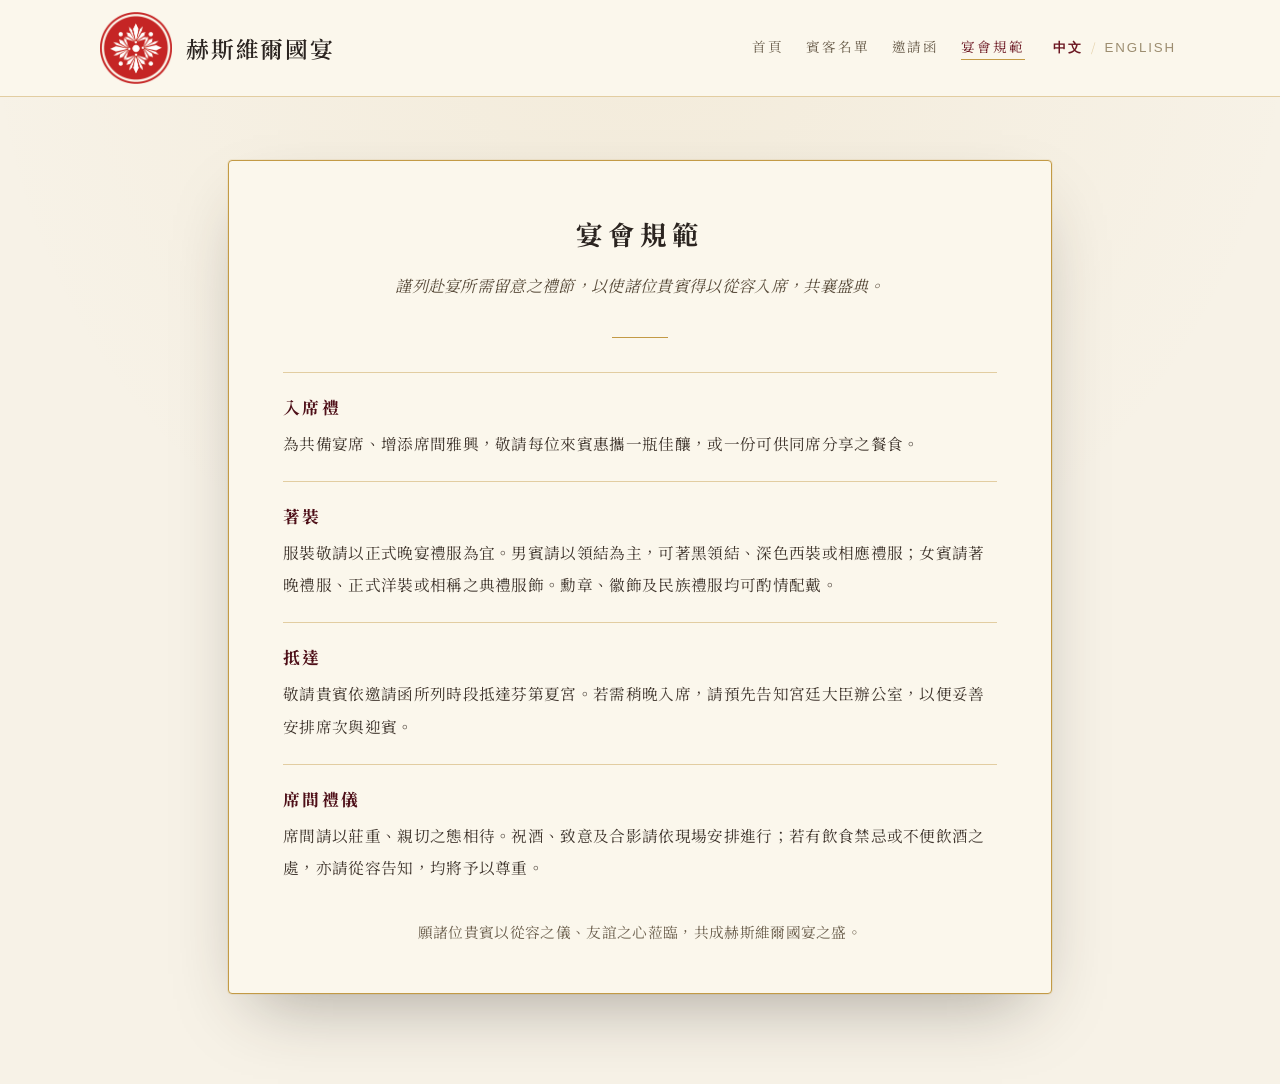
==== banquet-guidelines.html @ 79adf38d "Add banquet guidelines and organize assets" ====
﻿<!DOCTYPE html>
<html lang="zh-Hant">
<head>
<meta charset="UTF-8">
<meta name="viewport" content="width=device-width, initial-scale=1.0">
<title>赫斯維爾國宴 | 宴會規範</title>
<link rel="icon" type="image/png" href="assets/state-banquet-nav.png">
<link rel="apple-touch-icon" href="assets/state-banquet-nav.png">
<link rel="preconnect" href="https://fonts.googleapis.com">
<link rel="preconnect" href="https://fonts.gstatic.com" crossorigin>
<link href="https://fonts.googleapis.com/css2?family=Noto+Serif+TC:wght@300;400;500;600;700&family=Cormorant+Garamond:ital,wght@0,400;0,500;0,600;1,500&display=swap" rel="stylesheet">
<style>
  :root{
    --cream:#F7F2E7;
    --ink:#2B2420;
    --burgundy:#6B1722;
    --burgundy-deep:#4E0F18;
    --gold:#C39A45;
    --hair:rgba(195,154,69,0.45);
  }
  *{box-sizing:border-box;}
  body{
    margin:0;
    background:var(--cream);
    color:var(--ink);
    font-family:'Noto Serif TC',serif;
    letter-spacing:.02em;
    overflow-x:hidden;
  }
  .bg-texture{
    position:fixed;
    inset:0;
    z-index:-2;
    background:radial-gradient(circle at 50% 0%, rgba(195,154,69,0.08), transparent 60%), var(--cream);
  }
  .royal-nav{
    background:#FBF7EC;
    border-bottom:1px solid var(--hair);
    padding:12px 0;
  }
  .nav-inner{
    max-width:1120px;
    margin:0 auto;
    padding:0 20px;
    display:flex;
    align-items:center;
    justify-content:space-between;
    gap:22px;
  }
  .brand{
    display:flex;
    align-items:center;
    gap:14px;
    font-family:'Cormorant Garamond','Noto Serif TC',serif;
    font-size:1.42rem;
    font-weight:600;
    letter-spacing:.08em;
    color:var(--ink);
    text-decoration:none;
  }
  .brand img{
    width:72px;
    height:72px;
    object-fit:contain;
  }
  .nav-actions{
    display:flex;
    align-items:center;
    gap:24px;
    margin-left:auto;
  }
  .nav-links{
    display:flex;
    align-items:center;
    gap:22px;
  }
  .nav-links a{
    color:#6b5f4d;
    font-size:.85rem;
    letter-spacing:.14em;
    text-decoration:none;
    text-transform:uppercase;
    padding-bottom:3px;
    border-bottom:1px solid transparent;
  }
  .nav-links a:hover,
  .nav-links a.active{
    color:var(--burgundy);
    border-color:var(--gold);
  }
  .lang-switch{
    white-space:nowrap;
    font-size:.78rem;
    letter-spacing:.1em;
  }
  .lang-btn{
    background:none;
    border:none;
    color:#9c8d70;
    cursor:pointer;
    letter-spacing:.14em;
    text-transform:uppercase;
    padding:2px 4px;
  }
  .lang-btn.active{
    color:var(--burgundy);
    font-weight:600;
  }
  .lang-sep{color:var(--hair);}
  .page-wrap{
    max-width:860px;
    margin:7vh auto 10vh;
    padding:0 18px;
  }
  .guidelines-card{
    background:#FBF7EC;
    border:1.5px solid var(--gold);
    border-radius:4px;
    box-shadow:0 30px 70px -25px rgba(43,36,32,0.38), 0 0 0 1px rgba(195,154,69,0.12);
    padding:54px 54px 46px;
  }
  .page-title{
    margin:0;
    text-align:center;
    font-size:1.65rem;
    font-weight:700;
    letter-spacing:.22em;
  }
  .page-subtitle{
    max-width:560px;
    margin:18px auto 34px;
    text-align:center;
    color:#5a4d3c;
    line-height:2;
    font-family:'Cormorant Garamond','Noto Serif TC',serif;
    font-style:italic;
  }
  .title-rule{
    width:56px;
    height:1px;
    background:var(--gold);
    margin:0 auto 34px;
  }
  .guideline-list{
    display:grid;
    gap:22px;
  }
  .guideline-item{
    border-top:1px solid rgba(195,154,69,0.45);
    padding-top:22px;
  }
  .guideline-item h2{
    margin:0 0 8px;
    color:var(--burgundy-deep);
    font-size:1.05rem;
    letter-spacing:.14em;
  }
  .guideline-item p{
    margin:0;
    color:#3f352d;
    line-height:2.05;
    font-size:.98rem;
  }
  .closing-note{
    margin:34px auto 0;
    max-width:560px;
    text-align:center;
    color:#6b5f4d;
    line-height:2;
    font-size:.92rem;
  }
  @media (max-width:760px){
    .nav-inner{align-items:center;flex-wrap:wrap;gap:10px;}
    .brand img{width:56px;height:56px;}
    .brand span{display:none;}
    .nav-actions{width:100%;margin-left:0;display:grid;grid-template-columns:1fr;gap:8px;align-items:center;}
    .nav-links{gap:10px;flex-wrap:wrap;justify-content:flex-start;min-width:0;}
    .nav-links a{font-size:.72rem;letter-spacing:.06em;white-space:nowrap;}
    .lang-switch{font-size:.72rem;text-align:right;justify-self:end;}
    .guidelines-card{padding:38px 22px 32px;}
    .page-title{font-size:1.42rem;letter-spacing:.14em;}
    .page-subtitle{line-height:1.85;}
    .guideline-item h2{letter-spacing:.08em;}
  }
</style>
</head>
<body>
<div class="bg-texture"></div>
<nav class="royal-nav">
  <div class="nav-inner">
    <a class="brand" href="index.html">
      <img src="assets/state-banquet-nav.png" alt="赫斯維爾徽章">
      <span class="i18n" data-zh="赫斯維爾國宴" data-en="State Banquet of Hershwell">赫斯維爾國宴</span>
    </a>
    <div class="nav-actions">
      <div class="nav-links">
        <a href="index.html" class="i18n" data-zh="首頁" data-en="Home">首頁</a>
        <a href="guest-list.html" class="i18n" data-zh="賓客名單" data-en="Guest List">賓客名單</a>
        <a href="state-banquet.html" class="i18n" data-zh="邀請函" data-en="Invitation">邀請函</a>
        <a href="banquet-guidelines.html" class="active i18n" data-zh="宴會規範" data-en="Guidelines">宴會規範</a>
      </div>
      <div class="lang-switch" aria-label="語言切換">
        <button type="button" class="lang-btn active" data-lang="zh">中文</button>
        <span class="lang-sep">/</span>
        <button type="button" class="lang-btn" data-lang="en">English</button>
      </div>
    </div>
  </div>
</nav>

<main class="page-wrap">
  <section class="guidelines-card">
    <h1 class="page-title i18n" data-zh="宴會規範" data-en="Banquet Guidelines">宴會規範</h1>
    <p class="page-subtitle i18n" data-zh="謹列赴宴所需留意之禮節，以使諸位貴賓得以從容入席，共襄盛典。" data-en="The following courtesies are offered so that honoured guests may enter the evening with ease, grace, and due ceremony.">謹列赴宴所需留意之禮節，以使諸位貴賓得以從容入席，共襄盛典。</p>
    <div class="title-rule"></div>

    <div class="guideline-list">
      <section class="guideline-item">
        <h2 class="i18n" data-zh="入席禮" data-en="Token of Attendance">入席禮</h2>
        <p class="i18n" data-zh="為共備宴席、增添席間雅興，敬請每位來賓惠攜一瓶佳釀，或一份可供同席分享之餐食。" data-en="In the spirit of shared hospitality, each guest is respectfully invited to bring either a bottle of wine or a dish suitable for sharing. This is not a ticket, but a gracious token toward the common table.">為共備宴席、增添席間雅興，敬請每位來賓惠攜一瓶佳釀，或一份可供同席分享之餐食。此非門票，乃賓主共襄盛會之雅意。</p>
      </section>

      <section class="guideline-item">
        <h2 class="i18n" data-zh="著裝" data-en="Dress">著裝</h2>
        <p class="i18n" data-zh="服裝敬請以正式晚宴禮服為宜。男賓請以領結為主，可著黑領結、深色西裝或相應禮服；女賓請著晚禮服、正式洋裝或相稱之典禮服飾。勳章、徽飾及民族禮服均可酌情配戴。" data-en="Formal evening attire is requested. Gentlemen are encouraged to wear a bow tie with black tie, a dark suit, or equivalent formal dress. Ladies may wear evening gowns, formal dresses, or appropriate ceremonial attire. Decorations, insignia, and national dress are welcome where suitable.">服裝敬請以正式晚宴禮服為宜。男賓請以領結為主，可著黑領結、深色西裝或相應禮服；女賓請著晚禮服、正式洋裝或相稱之典禮服飾。勳章、徽飾及民族禮服均可酌情配戴。</p>
      </section>

      <section class="guideline-item">
        <h2 class="i18n" data-zh="抵達" data-en="Arrival">抵達</h2>
        <p class="i18n" data-zh="敬請貴賓依邀請函所列時段抵達芬第夏宮。若需稍晚入席，請預先告知宮廷大臣辦公室，以便妥善安排席次與迎賓。" data-en="Guests are kindly asked to arrive within the time stated on the invitation. Should a later arrival be necessary, prior notice to the Office of the Grand Chamberlain would be appreciated.">敬請貴賓依邀請函所列時段抵達芬第夏宮。若需稍晚入席，請預先告知宮廷大臣辦公室，以便妥善安排席次與迎賓。</p>
      </section>

      <section class="guideline-item">
        <h2 class="i18n" data-zh="席間禮儀" data-en="Table Courtesy">席間禮儀</h2>
        <p class="i18n" data-zh="席間請以莊重、親切之態相待。祝酒、致意及合影請依現場安排進行；若有飲食禁忌或不便飲酒之處，亦請從容告知，均將予以尊重。" data-en="Guests are asked to observe a manner both dignified and cordial. Toasts, greetings, and photographs will follow the order of the evening. Dietary restrictions or abstention from alcohol may be noted freely and will be respected.">席間請以莊重、親切之態相待。祝酒、致意及合影請依現場安排進行；若有飲食禁忌或不便飲酒之處，亦請從容告知，均將予以尊重。</p>
      </section>
    </div>

    <p class="closing-note i18n" data-zh="願諸位貴賓以從容之儀、友誼之心蒞臨，共成赫斯維爾國宴之盛。" data-en="May all honoured guests arrive in grace and friendship, and together bring splendour to the State Banquet of Hershwell.">願諸位貴賓以從容之儀、友誼之心蒞臨，共成赫斯維爾國宴之盛。</p>
  </section>
</main>

<script src="https://code.jquery.com/jquery-3.7.1.min.js"></script>
<script>
$(function(){
  function applyLanguage(lang){
    $('.lang-btn').removeClass('active');
    $('.lang-btn[data-lang="' + lang + '"]').addClass('active');
    $('.i18n').each(function(){
      var $el = $(this);
      var txt = $el.attr('data-' + lang);
      if (txt !== undefined) {
        $el.html(txt);
      }
    });
  }
  applyLanguage(localStorage.getItem('banquetLang') || 'zh');
  $('.lang-btn').on('click', function(){
    var lang = $(this).data('lang');
    localStorage.setItem('banquetLang', lang);
    applyLanguage(lang);
  });
});
</script>
</body>
</html>
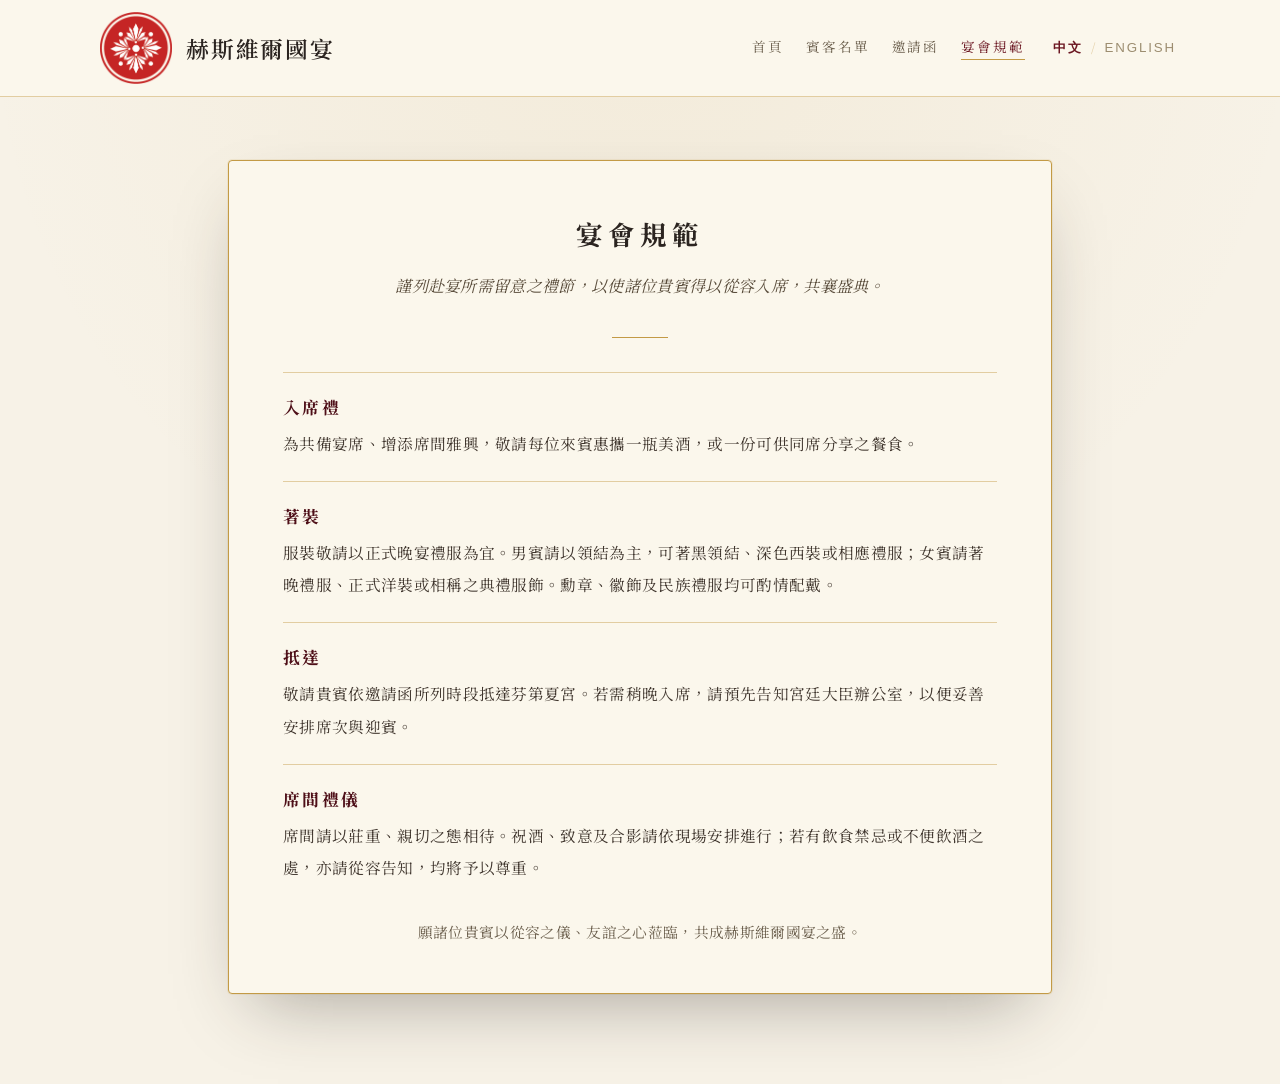
==== commit 9c7ec1bb: "Update banquet guideline wording" ====
--- a/banquet-guidelines.html
+++ b/banquet-guidelines.html
@@ -217,7 +217,7 @@
     <div class="guideline-list">
       <section class="guideline-item">
         <h2 class="i18n" data-zh="入席禮" data-en="Token of Attendance">入席禮</h2>
-        <p class="i18n" data-zh="為共備宴席、增添席間雅興，敬請每位來賓惠攜一瓶佳釀，或一份可供同席分享之餐食。" data-en="In the spirit of shared hospitality, each guest is respectfully invited to bring either a bottle of wine or a dish suitable for sharing. This is not a ticket, but a gracious token toward the common table.">為共備宴席、增添席間雅興，敬請每位來賓惠攜一瓶佳釀，或一份可供同席分享之餐食。此非門票，乃賓主共襄盛會之雅意。</p>
+        <p class="i18n" data-zh="為共備宴席、增添席間雅興，敬請每位來賓惠攜一瓶美酒，或一份可供同席分享之餐食。" data-en="In the spirit of shared hospitality, each guest is respectfully invited to bring either a bottle of wine or a dish suitable for sharing. This is not a ticket, but a gracious token toward the common table.">為共備宴席、增添席間雅興，敬請每位來賓惠攜一瓶美酒，或一份可供同席分享之餐食。此非門票，乃賓主共襄盛會之雅意。</p>
       </section>
 
       <section class="guideline-item">
@@ -265,3 +265,4 @@
 </body>
 </html>
 
+
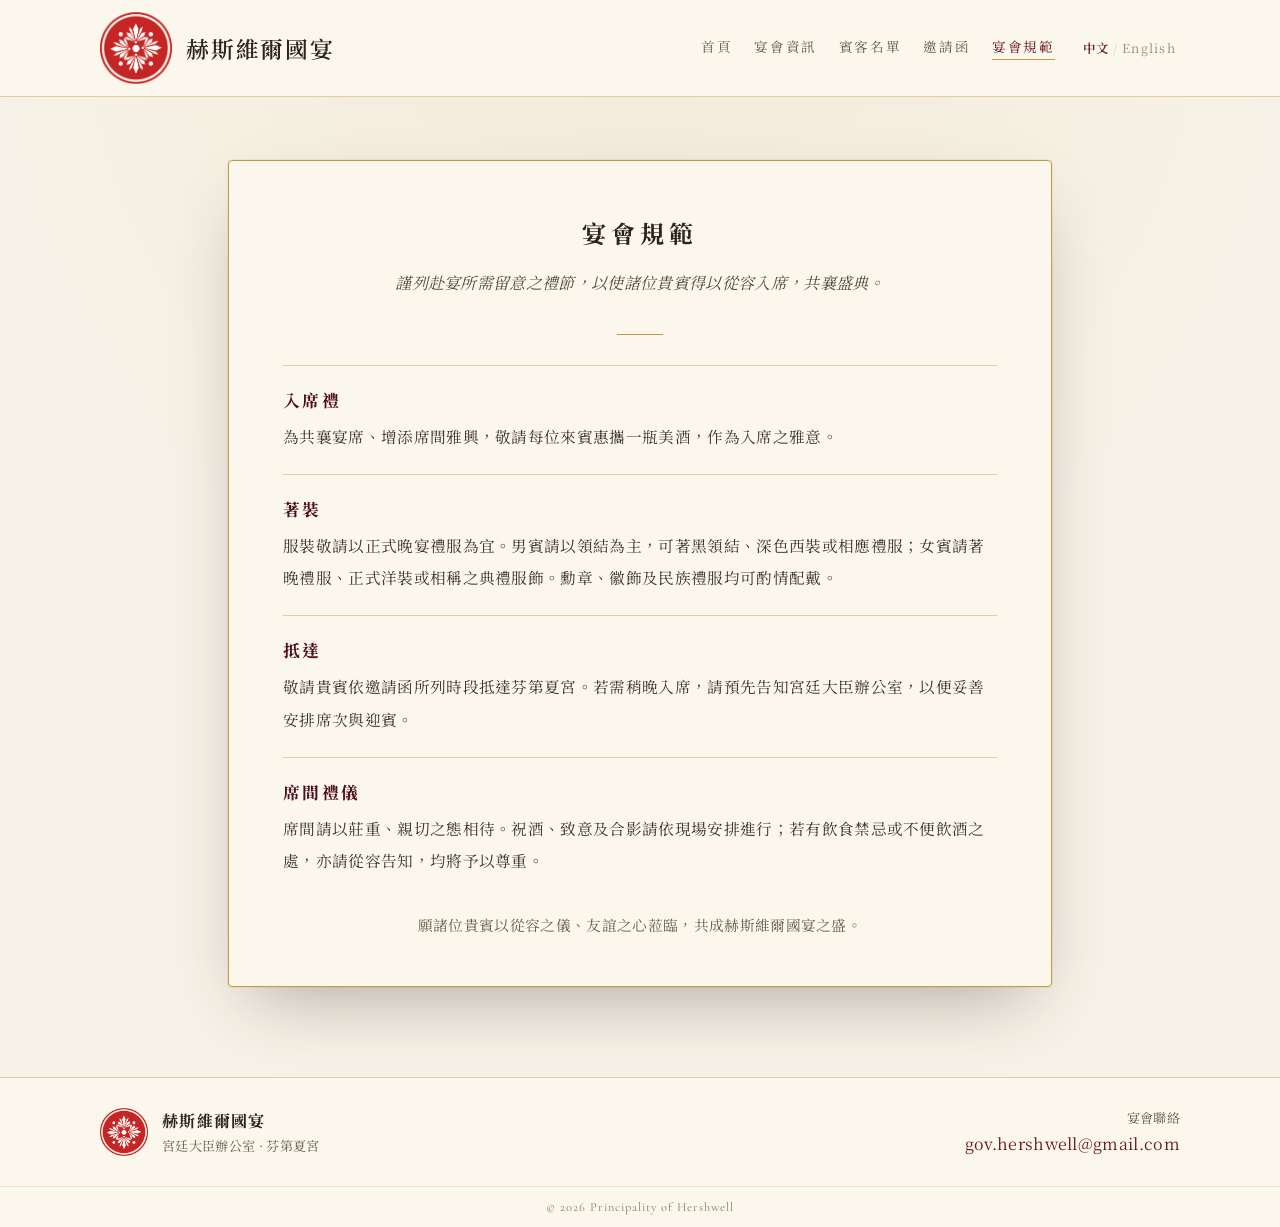
==== commit c4f6c51c: "Refactor site and add banquet information" ====
--- a/banquet-guidelines.html
+++ b/banquet-guidelines.html
@@ -1,235 +1,48 @@
-﻿<!DOCTYPE html>
+<!DOCTYPE html>
 <html lang="zh-Hant">
 <head>
 <meta charset="UTF-8">
 <meta name="viewport" content="width=device-width, initial-scale=1.0">
 <title>赫斯維爾國宴 | 宴會規範</title>
+<meta name="description" content="赫斯維爾國宴入席禮、著裝、抵達與席間禮儀。">
+<meta name="theme-color" content="#6B1722">
+<meta property="og:type" content="website">
+<meta property="og:title" content="赫斯維爾國宴宴會規範">
+<meta property="og:description" content="赴宴所需留意之入席禮、著裝、抵達與席間禮節。">
+<meta property="og:url" content="https://paulaustinwang.github.io/state-banquet/banquet-guidelines.html">
+<meta property="og:image" content="https://paulaustinwang.github.io/state-banquet/assets/royal-flag.png">
+<link rel="canonical" href="https://paulaustinwang.github.io/state-banquet/banquet-guidelines.html">
 <link rel="icon" type="image/png" href="assets/state-banquet-nav.png">
 <link rel="apple-touch-icon" href="assets/state-banquet-nav.png">
 <link rel="preconnect" href="https://fonts.googleapis.com">
 <link rel="preconnect" href="https://fonts.gstatic.com" crossorigin>
 <link href="https://fonts.googleapis.com/css2?family=Noto+Serif+TC:wght@300;400;500;600;700&family=Cormorant+Garamond:ital,wght@0,400;0,500;0,600;1,500&display=swap" rel="stylesheet">
-<style>
-  :root{
-    --cream:#F7F2E7;
-    --ink:#2B2420;
-    --burgundy:#6B1722;
-    --burgundy-deep:#4E0F18;
-    --gold:#C39A45;
-    --hair:rgba(195,154,69,0.45);
-  }
-  *{box-sizing:border-box;}
-  body{
-    margin:0;
-    background:var(--cream);
-    color:var(--ink);
-    font-family:'Noto Serif TC',serif;
-    letter-spacing:.02em;
-    overflow-x:hidden;
-  }
-  .bg-texture{
-    position:fixed;
-    inset:0;
-    z-index:-2;
-    background:radial-gradient(circle at 50% 0%, rgba(195,154,69,0.08), transparent 60%), var(--cream);
-  }
-  .royal-nav{
-    background:#FBF7EC;
-    border-bottom:1px solid var(--hair);
-    padding:12px 0;
-  }
-  .nav-inner{
-    max-width:1120px;
-    margin:0 auto;
-    padding:0 20px;
-    display:flex;
-    align-items:center;
-    justify-content:space-between;
-    gap:22px;
-  }
-  .brand{
-    display:flex;
-    align-items:center;
-    gap:14px;
-    font-family:'Cormorant Garamond','Noto Serif TC',serif;
-    font-size:1.42rem;
-    font-weight:600;
-    letter-spacing:.08em;
-    color:var(--ink);
-    text-decoration:none;
-  }
-  .brand img{
-    width:72px;
-    height:72px;
-    object-fit:contain;
-  }
-  .nav-actions{
-    display:flex;
-    align-items:center;
-    gap:24px;
-    margin-left:auto;
-  }
-  .nav-links{
-    display:flex;
-    align-items:center;
-    gap:22px;
-  }
-  .nav-links a{
-    color:#6b5f4d;
-    font-size:.85rem;
-    letter-spacing:.14em;
-    text-decoration:none;
-    text-transform:uppercase;
-    padding-bottom:3px;
-    border-bottom:1px solid transparent;
-  }
-  .nav-links a:hover,
-  .nav-links a.active{
-    color:var(--burgundy);
-    border-color:var(--gold);
-  }
-  .lang-switch{
-    white-space:nowrap;
-    font-size:.78rem;
-    letter-spacing:.1em;
-  }
-  .lang-btn{
-    background:none;
-    border:none;
-    color:#9c8d70;
-    cursor:pointer;
-    letter-spacing:.14em;
-    text-transform:uppercase;
-    padding:2px 4px;
-  }
-  .lang-btn.active{
-    color:var(--burgundy);
-    font-weight:600;
-  }
-  .lang-sep{color:var(--hair);}
-  .page-wrap{
-    max-width:860px;
-    margin:7vh auto 10vh;
-    padding:0 18px;
-  }
-  .guidelines-card{
-    background:#FBF7EC;
-    border:1.5px solid var(--gold);
-    border-radius:4px;
-    box-shadow:0 30px 70px -25px rgba(43,36,32,0.38), 0 0 0 1px rgba(195,154,69,0.12);
-    padding:54px 54px 46px;
-  }
-  .page-title{
-    margin:0;
-    text-align:center;
-    font-size:1.65rem;
-    font-weight:700;
-    letter-spacing:.22em;
-  }
-  .page-subtitle{
-    max-width:560px;
-    margin:18px auto 34px;
-    text-align:center;
-    color:#5a4d3c;
-    line-height:2;
-    font-family:'Cormorant Garamond','Noto Serif TC',serif;
-    font-style:italic;
-  }
-  .title-rule{
-    width:56px;
-    height:1px;
-    background:var(--gold);
-    margin:0 auto 34px;
-  }
-  .guideline-list{
-    display:grid;
-    gap:22px;
-  }
-  .guideline-item{
-    border-top:1px solid rgba(195,154,69,0.45);
-    padding-top:22px;
-  }
-  .guideline-item h2{
-    margin:0 0 8px;
-    color:var(--burgundy-deep);
-    font-size:1.05rem;
-    letter-spacing:.14em;
-  }
-  .guideline-item p{
-    margin:0;
-    color:#3f352d;
-    line-height:2.05;
-    font-size:.98rem;
-  }
-  .closing-note{
-    margin:34px auto 0;
-    max-width:560px;
-    text-align:center;
-    color:#6b5f4d;
-    line-height:2;
-    font-size:.92rem;
-  }
-  @media (max-width:760px){
-    .nav-inner{align-items:center;flex-wrap:wrap;gap:10px;}
-    .brand img{width:56px;height:56px;}
-    .brand span{display:none;}
-    .nav-actions{width:100%;margin-left:0;display:grid;grid-template-columns:1fr;gap:8px;align-items:center;}
-    .nav-links{gap:10px;flex-wrap:wrap;justify-content:flex-start;min-width:0;}
-    .nav-links a{font-size:.72rem;letter-spacing:.06em;white-space:nowrap;}
-    .lang-switch{font-size:.72rem;text-align:right;justify-self:end;}
-    .guidelines-card{padding:38px 22px 32px;}
-    .page-title{font-size:1.42rem;letter-spacing:.14em;}
-    .page-subtitle{line-height:1.85;}
-    .guideline-item h2{letter-spacing:.08em;}
-  }
-</style>
+<link rel="stylesheet" href="assets/css/style.css">
+<script defer src="assets/js/site.js"></script>
 </head>
 <body>
 <div class="bg-texture"></div>
-<nav class="royal-nav">
-  <div class="nav-inner">
-    <a class="brand" href="index.html">
-      <img src="assets/state-banquet-nav.png" alt="赫斯維爾徽章">
-      <span class="i18n" data-zh="赫斯維爾國宴" data-en="State Banquet of Hershwell">赫斯維爾國宴</span>
-    </a>
-    <div class="nav-actions">
-      <div class="nav-links">
-        <a href="index.html" class="i18n" data-zh="首頁" data-en="Home">首頁</a>
-        <a href="guest-list.html" class="i18n" data-zh="賓客名單" data-en="Guest List">賓客名單</a>
-        <a href="state-banquet.html" class="i18n" data-zh="邀請函" data-en="Invitation">邀請函</a>
-        <a href="banquet-guidelines.html" class="active i18n" data-zh="宴會規範" data-en="Guidelines">宴會規範</a>
-      </div>
-      <div class="lang-switch" aria-label="語言切換">
-        <button type="button" class="lang-btn active" data-lang="zh">中文</button>
-        <span class="lang-sep">/</span>
-        <button type="button" class="lang-btn" data-lang="en">English</button>
-      </div>
-    </div>
-  </div>
-</nav>
+<header id="site-nav" data-active="guidelines"></header>
 
-<main class="page-wrap">
-  <section class="guidelines-card">
+<main class="guidelines-wrap">
+  <section class="guidelines-card fade-up">
     <h1 class="page-title i18n" data-zh="宴會規範" data-en="Banquet Guidelines">宴會規範</h1>
     <p class="page-subtitle i18n" data-zh="謹列赴宴所需留意之禮節，以使諸位貴賓得以從容入席，共襄盛典。" data-en="The following courtesies are offered so that honoured guests may enter the evening with ease, grace, and due ceremony.">謹列赴宴所需留意之禮節，以使諸位貴賓得以從容入席，共襄盛典。</p>
     <div class="title-rule"></div>
 
     <div class="guideline-list">
       <section class="guideline-item">
-        <h2 class="i18n" data-zh="入席禮" data-en="Token of Attendance">入席禮</h2>
-        <p class="i18n" data-zh="為共備宴席、增添席間雅興，敬請每位來賓惠攜一瓶美酒，或一份可供同席分享之餐食。" data-en="In the spirit of shared hospitality, each guest is respectfully invited to bring either a bottle of wine or a dish suitable for sharing. This is not a ticket, but a gracious token toward the common table.">為共備宴席、增添席間雅興，敬請每位來賓惠攜一瓶美酒，或一份可供同席分享之餐食。此非門票，乃賓主共襄盛會之雅意。</p>
+        <h2 class="i18n" data-zh="入席禮" data-en="A Courtesy for the Table">入席禮</h2>
+        <p class="i18n" data-zh="為共襄宴席、增添席間雅興，敬請每位來賓惠攜一瓶美酒，作為入席之雅意。" data-en="In the spirit of shared hospitality, each guest is respectfully invited to bring a bottle of wine as a courtesy for the banquet table.">為共襄宴席、增添席間雅興，敬請每位來賓惠攜一瓶美酒，作為入席之雅意。</p>
       </section>
-
       <section class="guideline-item">
         <h2 class="i18n" data-zh="著裝" data-en="Dress">著裝</h2>
         <p class="i18n" data-zh="服裝敬請以正式晚宴禮服為宜。男賓請以領結為主，可著黑領結、深色西裝或相應禮服；女賓請著晚禮服、正式洋裝或相稱之典禮服飾。勳章、徽飾及民族禮服均可酌情配戴。" data-en="Formal evening attire is requested. Gentlemen are encouraged to wear a bow tie with black tie, a dark suit, or equivalent formal dress. Ladies may wear evening gowns, formal dresses, or appropriate ceremonial attire. Decorations, insignia, and national dress are welcome where suitable.">服裝敬請以正式晚宴禮服為宜。男賓請以領結為主，可著黑領結、深色西裝或相應禮服；女賓請著晚禮服、正式洋裝或相稱之典禮服飾。勳章、徽飾及民族禮服均可酌情配戴。</p>
       </section>
-
       <section class="guideline-item">
         <h2 class="i18n" data-zh="抵達" data-en="Arrival">抵達</h2>
         <p class="i18n" data-zh="敬請貴賓依邀請函所列時段抵達芬第夏宮。若需稍晚入席，請預先告知宮廷大臣辦公室，以便妥善安排席次與迎賓。" data-en="Guests are kindly asked to arrive within the time stated on the invitation. Should a later arrival be necessary, prior notice to the Office of the Grand Chamberlain would be appreciated.">敬請貴賓依邀請函所列時段抵達芬第夏宮。若需稍晚入席，請預先告知宮廷大臣辦公室，以便妥善安排席次與迎賓。</p>
       </section>
-
       <section class="guideline-item">
         <h2 class="i18n" data-zh="席間禮儀" data-en="Table Courtesy">席間禮儀</h2>
         <p class="i18n" data-zh="席間請以莊重、親切之態相待。祝酒、致意及合影請依現場安排進行；若有飲食禁忌或不便飲酒之處，亦請從容告知，均將予以尊重。" data-en="Guests are asked to observe a manner both dignified and cordial. Toasts, greetings, and photographs will follow the order of the evening. Dietary restrictions or abstention from alcohol may be noted freely and will be respected.">席間請以莊重、親切之態相待。祝酒、致意及合影請依現場安排進行；若有飲食禁忌或不便飲酒之處，亦請從容告知，均將予以尊重。</p>
@@ -239,30 +52,6 @@
     <p class="closing-note i18n" data-zh="願諸位貴賓以從容之儀、友誼之心蒞臨，共成赫斯維爾國宴之盛。" data-en="May all honoured guests arrive in grace and friendship, and together bring splendour to the State Banquet of Hershwell.">願諸位貴賓以從容之儀、友誼之心蒞臨，共成赫斯維爾國宴之盛。</p>
   </section>
 </main>
-
-<script src="https://code.jquery.com/jquery-3.7.1.min.js"></script>
-<script>
-$(function(){
-  function applyLanguage(lang){
-    $('.lang-btn').removeClass('active');
-    $('.lang-btn[data-lang="' + lang + '"]').addClass('active');
-    $('.i18n').each(function(){
-      var $el = $(this);
-      var txt = $el.attr('data-' + lang);
-      if (txt !== undefined) {
-        $el.html(txt);
-      }
-    });
-  }
-  applyLanguage(localStorage.getItem('banquetLang') || 'zh');
-  $('.lang-btn').on('click', function(){
-    var lang = $(this).data('lang');
-    localStorage.setItem('banquetLang', lang);
-    applyLanguage(lang);
-  });
-});
-</script>
+<footer class="site-footer" id="site-footer"></footer>
 </body>
 </html>
-
-
--- a/assets/css/style.css
+++ b/assets/css/style.css
@@ -0,0 +1,281 @@
+:root{
+  --cream:#f7f2e7;
+  --paper:#fbf7ec;
+  --ink:#2b2420;
+  --muted:#6b5f4d;
+  --burgundy:#6b1722;
+  --burgundy-deep:#4e0f18;
+  --purple:#4a2d63;
+  --gold:#c39a45;
+  --hair:rgba(195,154,69,.45);
+}
+
+*{box-sizing:border-box;}
+html{scroll-behavior:smooth;}
+body{
+  margin:0;
+  background:var(--cream);
+  color:var(--ink);
+  font-family:'Noto Serif TC',serif;
+  font-weight:400;
+  letter-spacing:.02em;
+  overflow-x:hidden;
+}
+button,a{font:inherit;}
+img{max-width:100%;}
+.bg-texture{
+  position:fixed;
+  inset:0;
+  z-index:-2;
+  background:radial-gradient(circle at 50% 0%,rgba(195,154,69,.08),transparent 60%),var(--cream);
+}
+
+/* Shared navigation */
+.royal-nav{
+  position:relative;
+  z-index:10;
+  background:var(--paper);
+  border-bottom:1px solid var(--hair);
+  padding:12px 0;
+}
+.nav-inner{
+  width:min(1120px,100%);
+  margin:0 auto;
+  padding:0 20px;
+  display:grid;
+  grid-template-columns:auto 1fr auto;
+  align-items:center;
+  gap:24px;
+}
+.brand{
+  display:flex;
+  align-items:center;
+  gap:14px;
+  color:var(--ink);
+  font-family:'Cormorant Garamond','Noto Serif TC',serif;
+  font-size:1.42rem;
+  font-weight:600;
+  letter-spacing:.08em;
+  text-decoration:none;
+  white-space:nowrap;
+}
+.brand img{width:72px;height:72px;object-fit:contain;display:block;}
+.nav-actions{justify-self:end;}
+.nav-links{display:flex;align-items:center;gap:22px;}
+.nav-links a{
+  color:var(--muted);
+  border-bottom:1px solid transparent;
+  padding-bottom:3px;
+  font-size:.85rem;
+  letter-spacing:.12em;
+  text-decoration:none;
+  white-space:nowrap;
+  transition:color .2s,border-color .2s;
+}
+.nav-links a:hover,.nav-links a.active{color:var(--burgundy);border-color:var(--gold);}
+.lang-switch{display:flex;align-items:center;white-space:nowrap;font-size:.78rem;letter-spacing:.08em;}
+.lang-btn{border:0;background:none;color:#9c8d70;cursor:pointer;padding:8px 4px;letter-spacing:.1em;}
+.lang-btn.active{color:var(--burgundy);font-weight:600;}
+.lang-sep{color:var(--hair);}
+.menu-toggle{
+  display:none;
+  width:42px;
+  height:42px;
+  border:0;
+  background:none;
+  color:var(--burgundy);
+  cursor:pointer;
+  font-size:1.55rem;
+  line-height:1;
+}
+
+/* Homepage */
+.hero{
+  width:min(1120px,100%);
+  margin:48px auto 44px;
+  padding:0 20px;
+  display:grid;
+  grid-template-columns:minmax(0,1.05fr) minmax(320px,.95fr);
+  gap:42px;
+  align-items:center;
+}
+.hero-copy{padding:16px 0;}
+.eyebrow{
+  margin:0 0 14px;
+  color:var(--burgundy);
+  font-family:'Cormorant Garamond','Noto Serif TC',serif;
+  font-style:italic;
+  letter-spacing:.22em;
+  text-transform:uppercase;
+}
+.hero h1{
+  margin:0;
+  color:var(--ink);
+  font-size:clamp(2.2rem,4.8vw,4.4rem);
+  line-height:1.08;
+  letter-spacing:.08em;
+}
+.hero-text{max-width:560px;margin:24px 0 0;color:#4f4438;font-size:1.02rem;line-height:2.05;}
+.hero-actions{display:flex;flex-wrap:wrap;gap:14px;margin-top:30px;}
+.royal-link{
+  border:1px solid var(--gold);
+  background:var(--paper);
+  color:var(--burgundy-deep);
+  padding:11px 18px;
+  font-size:.9rem;
+  letter-spacing:.1em;
+  text-decoration:none;
+}
+.royal-link.primary{background:var(--burgundy);border-color:var(--burgundy);color:#fff;}
+.flag-frame{border:1.5px solid var(--gold);background:var(--paper);padding:10px;box-shadow:0 30px 70px -25px rgba(43,36,32,.38);}
+.flag-frame img{width:100%;height:auto;display:block;object-fit:contain;}
+.event-details{
+  width:min(1120px,calc(100% - 40px));
+  margin:0 auto 58px;
+  border-top:1px solid var(--hair);
+  border-bottom:1px solid var(--hair);
+  display:grid;
+  grid-template-columns:repeat(3,1fr);
+}
+.event-detail{padding:22px 24px;text-align:center;}
+.event-detail+.event-detail{border-left:1px solid var(--hair);}
+.event-label{display:block;margin-bottom:6px;color:var(--gold);font-size:.75rem;letter-spacing:.18em;text-transform:uppercase;}
+.event-value{font-size:.95rem;line-height:1.7;}
+.event-value a{color:var(--burgundy);text-decoration:none;}
+.section{width:min(1120px,100%);margin:0 auto 70px;padding:0 20px;}
+.section-head{display:flex;align-items:end;justify-content:space-between;gap:18px;border-top:1px solid var(--hair);padding-top:28px;margin-bottom:22px;}
+.section-title{margin:0;font-size:1.45rem;letter-spacing:.16em;}
+.section-note{margin:0;color:var(--muted);font-family:'Cormorant Garamond','Noto Serif TC',serif;font-style:italic;}
+.photo-grid{display:grid;grid-template-columns:1.2fr .9fr .9fr;gap:16px;}
+.photo-tile{background:var(--paper);border:1px solid rgba(195,154,69,.55);padding:8px;}
+.photo-tile.featured-photo{grid-column:span 2;grid-row:span 2;}
+.photo-tile.wide{grid-column:span 2;}
+.photo-button{display:block;width:100%;height:100%;padding:0;border:0;background:none;cursor:pointer;}
+.photo-button img{width:100%;height:100%;min-height:220px;object-fit:cover;display:block;}
+.lightbox{position:fixed;inset:0;z-index:30;display:none;align-items:center;justify-content:center;padding:28px;background:rgba(43,36,32,.84);}
+.lightbox.show{display:flex;}
+.lightbox-panel{position:relative;max-width:min(1100px,94vw);max-height:90vh;background:var(--paper);border:1px solid var(--gold);padding:10px;box-shadow:0 30px 80px rgba(0,0,0,.42);}
+.lightbox-panel img{display:block;max-width:100%;max-height:82vh;object-fit:contain;}
+.lightbox-close{position:absolute;top:-14px;right:-14px;width:34px;height:34px;border:1px solid var(--gold);border-radius:50%;background:var(--paper);color:var(--burgundy);font-size:1.3rem;line-height:1;cursor:pointer;}
+
+/* Shared framed pages */
+.page-wrap,.invitation-wrap,.guestlist-section,.guest-picker{width:min(680px,100%);margin:7vh auto 10vh;padding:0 18px;}
+.guidelines-wrap{width:min(860px,100%);margin:7vh auto 10vh;padding:0 18px;}
+.paper-card,.invitation,.guestlist-card,.guest-picker-card,.guidelines-card{
+  position:relative;
+  background:var(--paper);
+  border:1.5px solid var(--gold);
+  border-radius:4px;
+  box-shadow:0 30px 70px -25px rgba(43,36,32,.38),0 0 0 1px rgba(195,154,69,.12);
+}
+.invitation::before{content:'';position:absolute;inset:9px;border:1px solid rgba(195,154,69,.55);border-radius:2px;pointer-events:none;}
+.inv-inner{position:relative;z-index:1;padding:58px 52px 44px;text-align:center;}
+.guestlist-card,.guest-picker-card{padding:50px 46px 40px;text-align:center;}
+.guidelines-card{padding:54px 54px 46px;}
+.guest-picker,.invitation-wrap{display:none;}
+.crest-medallion{width:132px;height:132px;margin:0 auto 26px;border:1px solid rgba(195,154,69,.55);border-radius:50%;display:flex;align-items:center;justify-content:center;position:relative;}
+.crest-medallion::before{content:'';position:absolute;inset:7px;border:1px solid rgba(195,154,69,.3);border-radius:50%;}
+.crest-img{width:92px;display:block;filter:drop-shadow(0 2px 6px rgba(0,0,0,.12));}
+.title-cn,.guestlist-title,.guest-picker-title,.page-title{margin:0 0 8px;color:var(--ink);font-size:1.5rem;font-weight:700;letter-spacing:.2em;text-align:center;}
+.title-rule{width:46px;height:1px;background:var(--gold);margin:0 auto 30px;}
+.lede{max-width:420px;margin:0 auto 34px;color:#5a4d3c;font-family:'Cormorant Garamond','Noto Serif TC',serif;font-size:1rem;font-style:italic;line-height:2.1;}
+.narrative{max-width:440px;margin:0 auto 16px;color:var(--ink);font-size:1rem;line-height:2.15;}
+.narrative .accent{color:var(--burgundy-deep);font-weight:600;letter-spacing:.03em;}
+.narrative strong{display:inline-block;margin:4px 0;color:var(--ink);font-family:'Cormorant Garamond','Noto Serif TC',serif;font-size:1.18rem;font-weight:700;letter-spacing:.05em;}
+.date-line{display:block;margin-top:14px;color:var(--purple);font-family:'Cormorant Garamond','Noto Serif TC',serif;font-size:1.2rem;font-style:italic;font-weight:600;letter-spacing:.03em;}
+.blank-line{display:block;width:100%;max-width:380px;min-height:1.7em;margin:8px auto 22px;border-bottom:1px solid rgba(195,154,69,.65);}
+.blank-line.filled{height:auto;color:var(--burgundy-deep);font-weight:600;letter-spacing:.05em;}
+.card-footer{margin-top:38px;color:#4a4034;font-size:.88rem;line-height:1.85;text-align:center;}
+.footer-group{max-width:340px;margin:0 auto;}
+.footer-label{margin-bottom:8px;color:var(--gold);font-family:'Cormorant Garamond','Noto Serif TC',serif;font-size:.78rem;font-style:italic;letter-spacing:.28em;text-transform:uppercase;}
+.footer-divider{position:relative;width:160px;height:1px;margin:22px auto;background:linear-gradient(to right,transparent,var(--gold),transparent);}
+.footer-divider span{position:absolute;top:-8px;left:50%;transform:translateX(-50%);background:var(--paper);padding:0 6px;color:var(--gold);font-size:.7rem;}
+.arrival-note{margin-top:30px;color:var(--ink);font-size:.88rem;text-align:center;}
+.footer-seal{margin-top:40px;color:#9c8d70;font-family:'Cormorant Garamond',serif;font-size:.85rem;font-style:italic;letter-spacing:.18em;}
+.guest-picker-title{margin-bottom:28px;}
+.guest-choice{display:block;padding:14px 10px;border-top:1px dotted rgba(43,36,32,.18);color:var(--ink);line-height:1.8;text-decoration:none;transition:color .2s,background .2s;}
+.guest-choice:last-child{border-bottom:1px dotted rgba(43,36,32,.18);}
+.guest-choice:hover{color:var(--burgundy);background:rgba(195,154,69,.08);}
+.guestlist-sub{margin:0 0 30px;color:var(--burgundy);font-family:'Cormorant Garamond','Noto Serif TC',serif;font-size:.92rem;font-style:italic;letter-spacing:.06em;}
+.guest-table{width:100%;border-collapse:collapse;color:var(--ink);font-size:.92rem;}
+.guest-table th{border-bottom:1px solid var(--hair);padding:0 8px 10px;color:var(--gold);font-family:'Cormorant Garamond','Noto Serif TC',serif;font-size:.78rem;font-style:italic;font-weight:600;letter-spacing:.18em;text-align:left;text-transform:uppercase;}
+.guest-table th.num{width:34px;text-align:center;}
+.guest-table td{border-bottom:1px dotted rgba(43,36,32,.18);padding:13px 8px;text-align:left;}
+.guest-table td.num{text-align:center;color:#9c8d70;font-family:'Cormorant Garamond',serif;font-style:italic;}
+.guest-entry{width:100%;}
+.guest-link{display:block;min-height:1.2em;color:var(--ink);line-height:1.8;text-decoration:none;transition:color .2s;}
+.guest-link:hover{color:var(--burgundy);}
+
+/* Guidelines */
+.page-subtitle{max-width:560px;margin:18px auto 34px;color:#5a4d3c;font-family:'Cormorant Garamond','Noto Serif TC',serif;font-style:italic;line-height:2;text-align:center;}
+.guideline-list{display:grid;gap:22px;}
+.guideline-item{border-top:1px solid var(--hair);padding-top:22px;}
+.guideline-item h2{margin:0 0 8px;color:var(--burgundy-deep);font-size:1.05rem;letter-spacing:.14em;}
+.guideline-item p{margin:0;color:#3f352d;font-size:.98rem;line-height:2.05;}
+.closing-note{max-width:560px;margin:34px auto 0;color:var(--muted);font-size:.92rem;line-height:2;text-align:center;}
+
+/* Event information */
+.information-wrap{width:min(960px,100%);margin:7vh auto 10vh;padding:0 18px;}
+.information-card{background:var(--paper);border:1.5px solid var(--gold);border-radius:4px;box-shadow:0 30px 70px -25px rgba(43,36,32,.38);padding:54px;}
+.information-grid{display:grid;grid-template-columns:1fr 1fr;gap:0 34px;margin-top:34px;}
+.information-item{border-top:1px solid var(--hair);padding:22px 0;}
+.information-item h2{margin:0 0 8px;color:var(--burgundy-deep);font-size:1rem;letter-spacing:.12em;}
+.information-item p{margin:0;color:#3f352d;line-height:2;}
+.information-item a{color:var(--burgundy);}
+.information-item.full{grid-column:1/-1;}
+
+/* Shared footer */
+.site-footer{background:var(--paper);border-top:1px solid var(--hair);}
+.footer-inner{width:min(1120px,100%);margin:0 auto;padding:30px 20px;display:flex;align-items:center;justify-content:space-between;gap:28px;}
+.footer-identity{display:flex;align-items:center;gap:14px;}
+.footer-identity img{width:48px;height:48px;object-fit:contain;}
+.footer-identity strong,.footer-identity span,.footer-contact span{display:block;}
+.footer-identity strong{margin-bottom:4px;letter-spacing:.08em;}
+.footer-identity span,.footer-contact span{color:var(--muted);font-size:.82rem;}
+.footer-contact{text-align:right;}
+.footer-contact a{display:inline-block;margin-top:5px;color:var(--burgundy);text-decoration:none;}
+.footer-bottom{border-top:1px solid rgba(195,154,69,.22);padding:12px 20px;color:#8a7c68;font-family:'Cormorant Garamond',serif;font-size:.78rem;letter-spacing:.08em;text-align:center;}
+
+.fade-up{opacity:0;transform:translateY(14px);transition:opacity 1s ease,transform 1s ease;}
+.fade-up.show{opacity:1;transform:translateY(0);}
+
+@media (max-width:760px){
+  .nav-inner{grid-template-columns:auto 1fr auto;gap:10px;padding:0 14px;}
+  .brand img{width:54px;height:54px;}
+  .brand span{display:none;}
+  .menu-toggle{display:block;justify-self:end;}
+  .lang-switch{grid-column:3;font-size:.72rem;}
+  .nav-actions{display:none;grid-column:1/-1;width:100%;justify-self:stretch;border-top:1px solid var(--hair);padding-top:10px;}
+  .nav-actions.open{display:block;}
+  .nav-links{display:grid;grid-template-columns:1fr 1fr;gap:0;}
+  .nav-links a{padding:12px 8px;border-bottom:1px solid rgba(195,154,69,.22);font-size:.78rem;letter-spacing:.06em;text-align:center;}
+  .hero{grid-template-columns:1fr;margin-top:26px;gap:24px;}
+  .hero-actions{gap:10px;}
+  .royal-link{width:100%;text-align:center;}
+  .event-details{grid-template-columns:1fr;}
+  .event-detail+.event-detail{border-left:0;border-top:1px solid var(--hair);}
+  .photo-grid{grid-template-columns:1fr;}
+  .photo-tile.featured-photo,.photo-tile.wide{grid-column:auto;grid-row:auto;}
+  .lightbox{padding:12px;}
+  .lightbox-panel{max-width:96vw;padding:7px;}
+  .lightbox-panel img{max-height:84vh;}
+  .section-head{display:block;}
+  .section-note{margin-top:8px;}
+  .inv-inner{padding:42px 24px 32px;}
+  .guestlist-card,.guest-picker-card,.guidelines-card{padding:36px 22px 30px;}
+  .information-card{padding:36px 22px 30px;}
+  .information-grid{grid-template-columns:1fr;}
+  .information-item.full{grid-column:auto;}
+  .footer-inner{display:block;text-align:center;}
+  .footer-identity{justify-content:center;}
+  .footer-contact{margin-top:20px;text-align:center;}
+  .title-cn,.guestlist-title,.guest-picker-title,.page-title{font-size:1.38rem;letter-spacing:.12em;}
+  .guest-table{font-size:.86rem;}
+  .guest-table th,.guest-table td{padding-left:4px;padding-right:4px;}
+  .guest-link{word-break:keep-all;overflow-wrap:anywhere;}
+}
+
+@media (prefers-reduced-motion:reduce){
+  html{scroll-behavior:auto;}
+  .fade-up{opacity:1;transform:none;transition:none;}
+}
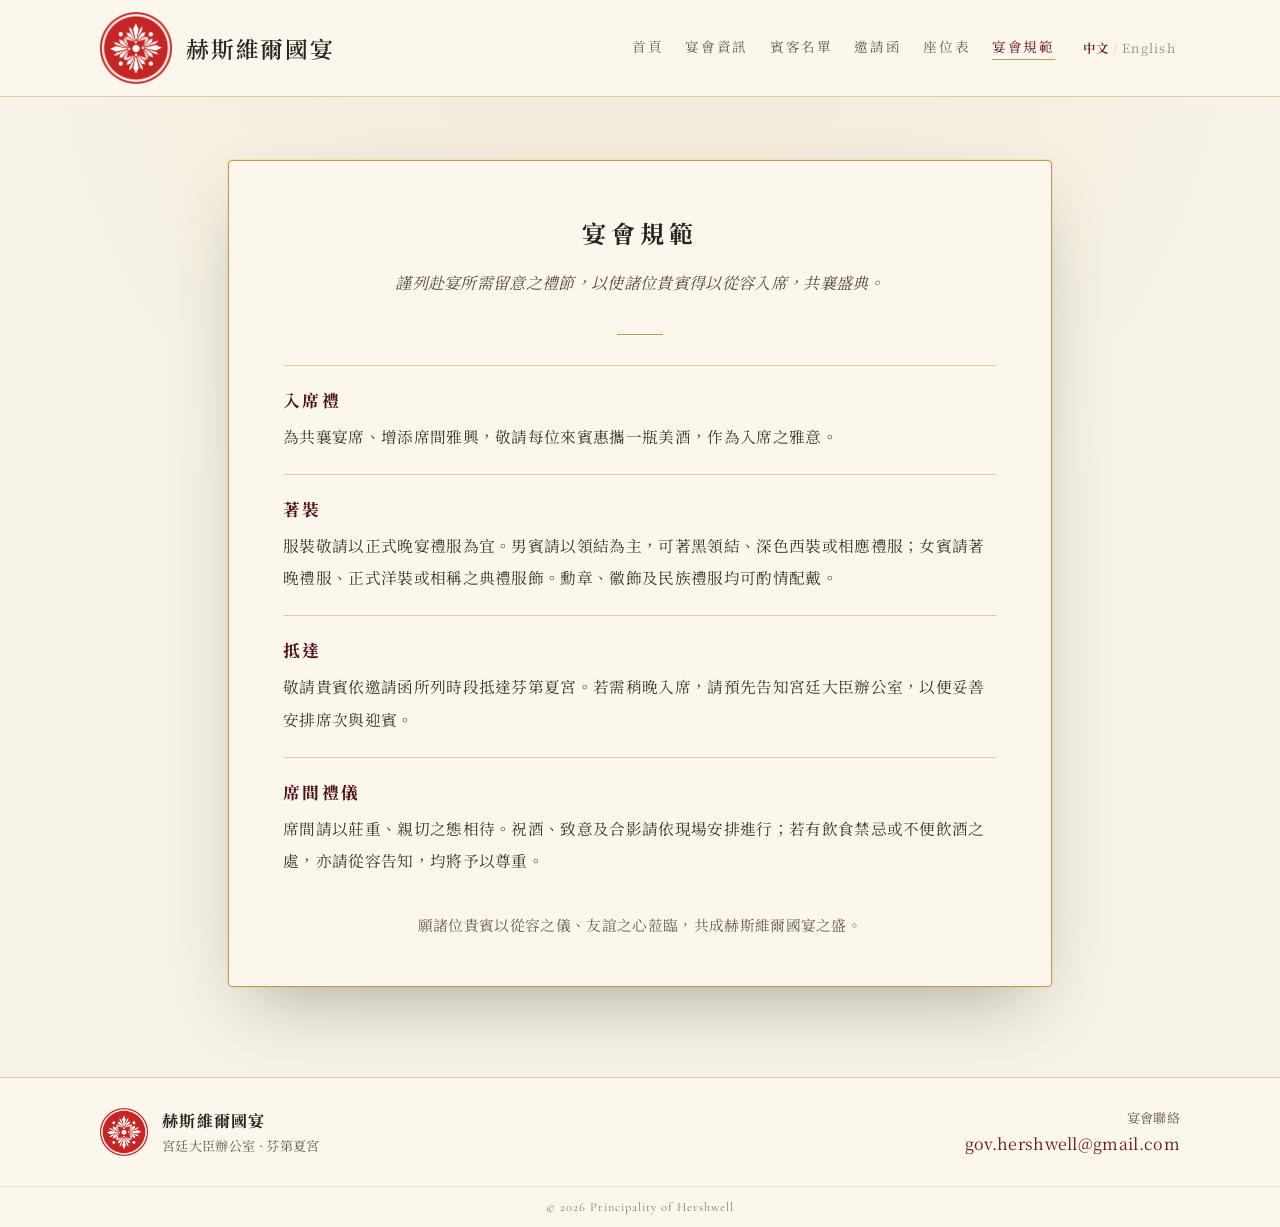
==== commit c12d6130: "Add ceremonial seating plan page" ====
--- a/banquet-guidelines.html
+++ b/banquet-guidelines.html
@@ -18,7 +18,7 @@
 <link rel="preconnect" href="https://fonts.gstatic.com" crossorigin>
 <link href="https://fonts.googleapis.com/css2?family=Noto+Serif+TC:wght@300;400;500;600;700&family=Cormorant+Garamond:ital,wght@0,400;0,500;0,600;1,500&display=swap" rel="stylesheet">
 <link rel="stylesheet" href="assets/css/style.css">
-<script defer src="assets/js/site.js"></script>
+<script defer src="assets/js/site.js?v=20260703"></script>
 </head>
 <body>
 <div class="bg-texture"></div>
--- a/assets/css/style.css
+++ b/assets/css/style.css
@@ -173,6 +173,30 @@
 .guestlist-card,.guest-picker-card{padding:50px 46px 40px;text-align:center;}
 .guidelines-card{padding:54px 54px 46px;}
 .guest-picker,.invitation-wrap{display:none;}
+.public-invitation-wrap{width:min(760px,100%);margin:7vh auto 10vh;padding:0 18px;}
+.public-invitation{
+  position:relative;
+  overflow:hidden;
+  background:var(--paper);
+  border:1.5px solid var(--gold);
+  border-radius:4px;
+  box-shadow:0 30px 70px -25px rgba(43,36,32,.38),0 0 0 1px rgba(195,154,69,.12);
+}
+.public-invitation::before{content:'';position:absolute;inset:9px;border:1px solid rgba(195,154,69,.55);border-radius:2px;pointer-events:none;}
+.public-invitation-inner{position:relative;z-index:1;padding:58px 58px 48px;text-align:center;}
+.public-kicker{margin:0 0 8px;color:var(--burgundy);font-family:'Cormorant Garamond',serif;font-size:.92rem;font-style:italic;letter-spacing:.24em;text-transform:uppercase;}
+.public-title{margin:0;color:var(--ink);font-size:1.75rem;letter-spacing:.22em;}
+.public-copy{max-width:560px;margin:30px auto;color:#4f4438;font-size:1rem;line-height:2.15;}
+.public-host{display:block;margin:18px 0;color:var(--burgundy-deep);font-size:1.18rem;font-weight:700;letter-spacing:.06em;}
+.public-details{max-width:560px;margin:30px auto 0;border-top:1px solid var(--hair);border-bottom:1px solid var(--hair);}
+.public-detail{display:grid;grid-template-columns:120px 1fr;gap:18px;padding:14px 6px;text-align:left;}
+.public-detail+.public-detail{border-top:1px dotted rgba(43,36,32,.18);}
+.public-detail-label{color:var(--gold);font-size:.78rem;letter-spacing:.14em;}
+.public-detail-value{color:#3f352d;line-height:1.8;}
+.public-rsvp{margin-top:30px;color:var(--muted);font-size:.92rem;line-height:1.9;}
+.public-rsvp a{color:var(--burgundy);}
+.public-rsvp .royal-link{display:inline-block;margin-top:18px;text-decoration:none;}
+.standalone-language{justify-content:flex-end;margin:0 0 24px;}
 .crest-medallion{width:132px;height:132px;margin:0 auto 26px;border:1px solid rgba(195,154,69,.55);border-radius:50%;display:flex;align-items:center;justify-content:center;position:relative;}
 .crest-medallion::before{content:'';position:absolute;inset:7px;border:1px solid rgba(195,154,69,.3);border-radius:50%;}
 .crest-img{width:92px;display:block;filter:drop-shadow(0 2px 6px rgba(0,0,0,.12));}
@@ -224,6 +248,66 @@
 .information-item a{color:var(--burgundy);}
 .information-item.full{grid-column:1/-1;}
 
+/* Ceremonial seating plan */
+.seating-wrap{width:min(1180px,100%);margin:7vh auto 10vh;padding:0 18px;}
+.seating-card{
+  position:relative;
+  overflow:hidden;
+  background:var(--paper);
+  border:1.5px solid var(--gold);
+  border-radius:4px;
+  box-shadow:0 30px 70px -25px rgba(43,36,32,.38),0 0 0 1px rgba(195,154,69,.12);
+  padding:50px 42px 42px;
+}
+.seating-card::before{content:'';position:absolute;inset:9px;border:1px solid rgba(195,154,69,.38);pointer-events:none;}
+.seating-header{position:relative;z-index:1;text-align:center;}
+.seating-crest{width:112px;height:112px;margin-bottom:20px;}
+.seating-crest .crest-img{width:76px;}
+.seating-kicker{margin:0 0 7px;color:var(--burgundy);font-family:'Cormorant Garamond','Noto Serif TC',serif;font-size:.82rem;font-style:italic;letter-spacing:.24em;text-transform:uppercase;}
+.seating-board{position:relative;z-index:1;margin-top:38px;}
+.seating-side-label{display:flex;align-items:center;justify-content:space-between;margin:0 2px 10px;color:var(--muted);font-size:.74rem;letter-spacing:.14em;}
+.seating-side-label.main{margin-top:10px;margin-bottom:0;}
+.seat-row{display:grid;gap:10px;}
+.seat-row.opposite{grid-template-columns:repeat(6,minmax(0,1fr));}
+.seat-row.main{grid-template-columns:repeat(7,minmax(0,1fr));}
+.seat{
+  min-height:104px;
+  display:flex;
+  flex-direction:column;
+  align-items:center;
+  justify-content:center;
+  gap:8px;
+  border:1px solid rgba(195,154,69,.48);
+  border-top:3px solid var(--purple);
+  background:rgba(255,255,255,.35);
+  padding:12px 8px;
+  text-align:center;
+}
+.seat.home{border-top-color:var(--gold);}
+.seat.host{border-color:var(--burgundy);border-top-color:var(--burgundy);background:var(--burgundy);color:#fff;}
+.seat-number{color:#9c8d70;font-family:'Cormorant Garamond',serif;font-size:.72rem;font-style:italic;letter-spacing:.08em;}
+.seat.host .seat-number{color:rgba(255,255,255,.72);}
+.seat-name{font-size:.86rem;font-weight:600;line-height:1.65;overflow-wrap:anywhere;}
+.seat.host .seat-name{font-size:.93rem;}
+.banquet-table{
+  min-height:132px;
+  margin:14px 4%;
+  display:flex;
+  align-items:center;
+  justify-content:center;
+  gap:18px;
+  border:1px solid var(--gold);
+  background:var(--burgundy-deep);
+  color:#fff;
+  box-shadow:inset 0 0 0 7px rgba(195,154,69,.2),0 18px 34px -24px rgba(43,36,32,.65);
+  text-align:center;
+}
+.table-seal{width:54px;height:54px;object-fit:contain;}
+.table-copy span,.table-copy strong{display:block;}
+.table-copy span{color:#dcc48e;font-family:'Cormorant Garamond','Noto Serif TC',serif;font-size:.78rem;font-style:italic;letter-spacing:.2em;text-transform:uppercase;}
+.table-copy strong{margin-top:7px;font-size:1.08rem;letter-spacing:.18em;}
+.seating-note{position:relative;z-index:1;max-width:660px;margin:34px auto 0;color:var(--muted);font-size:.86rem;line-height:1.9;text-align:center;}
+
 /* Shared footer */
 .site-footer{background:var(--paper);border-top:1px solid var(--hair);}
 .footer-inner{width:min(1120px,100%);margin:0 auto;padding:30px 20px;display:flex;align-items:center;justify-content:space-between;gap:28px;}
@@ -262,10 +346,24 @@
   .section-head{display:block;}
   .section-note{margin-top:8px;}
   .inv-inner{padding:42px 24px 32px;}
+  .public-invitation-inner{padding:42px 24px 34px;}
+  .public-title{font-size:1.45rem;letter-spacing:.14em;}
+  .public-detail{grid-template-columns:1fr;gap:5px;text-align:center;}
   .guestlist-card,.guest-picker-card,.guidelines-card{padding:36px 22px 30px;}
   .information-card{padding:36px 22px 30px;}
   .information-grid{grid-template-columns:1fr;}
   .information-item.full{grid-column:auto;}
+  .seating-card{padding:36px 18px 30px;}
+  .seating-crest{width:96px;height:96px;}
+  .seating-crest .crest-img{width:66px;}
+  .seating-board{margin-top:30px;}
+  .seat-row.opposite,.seat-row.main{grid-template-columns:repeat(2,minmax(0,1fr));}
+  .seat{min-height:82px;padding:10px 7px;}
+  .seat-name,.seat.host .seat-name{font-size:.82rem;}
+  .banquet-table{min-height:104px;margin:14px 0;gap:12px;}
+  .table-seal{width:44px;height:44px;}
+  .table-copy strong{font-size:.95rem;}
+  .seating-side-label{font-size:.68rem;letter-spacing:.08em;}
   .footer-inner{display:block;text-align:center;}
   .footer-identity{justify-content:center;}
   .footer-contact{margin-top:20px;text-align:center;}
